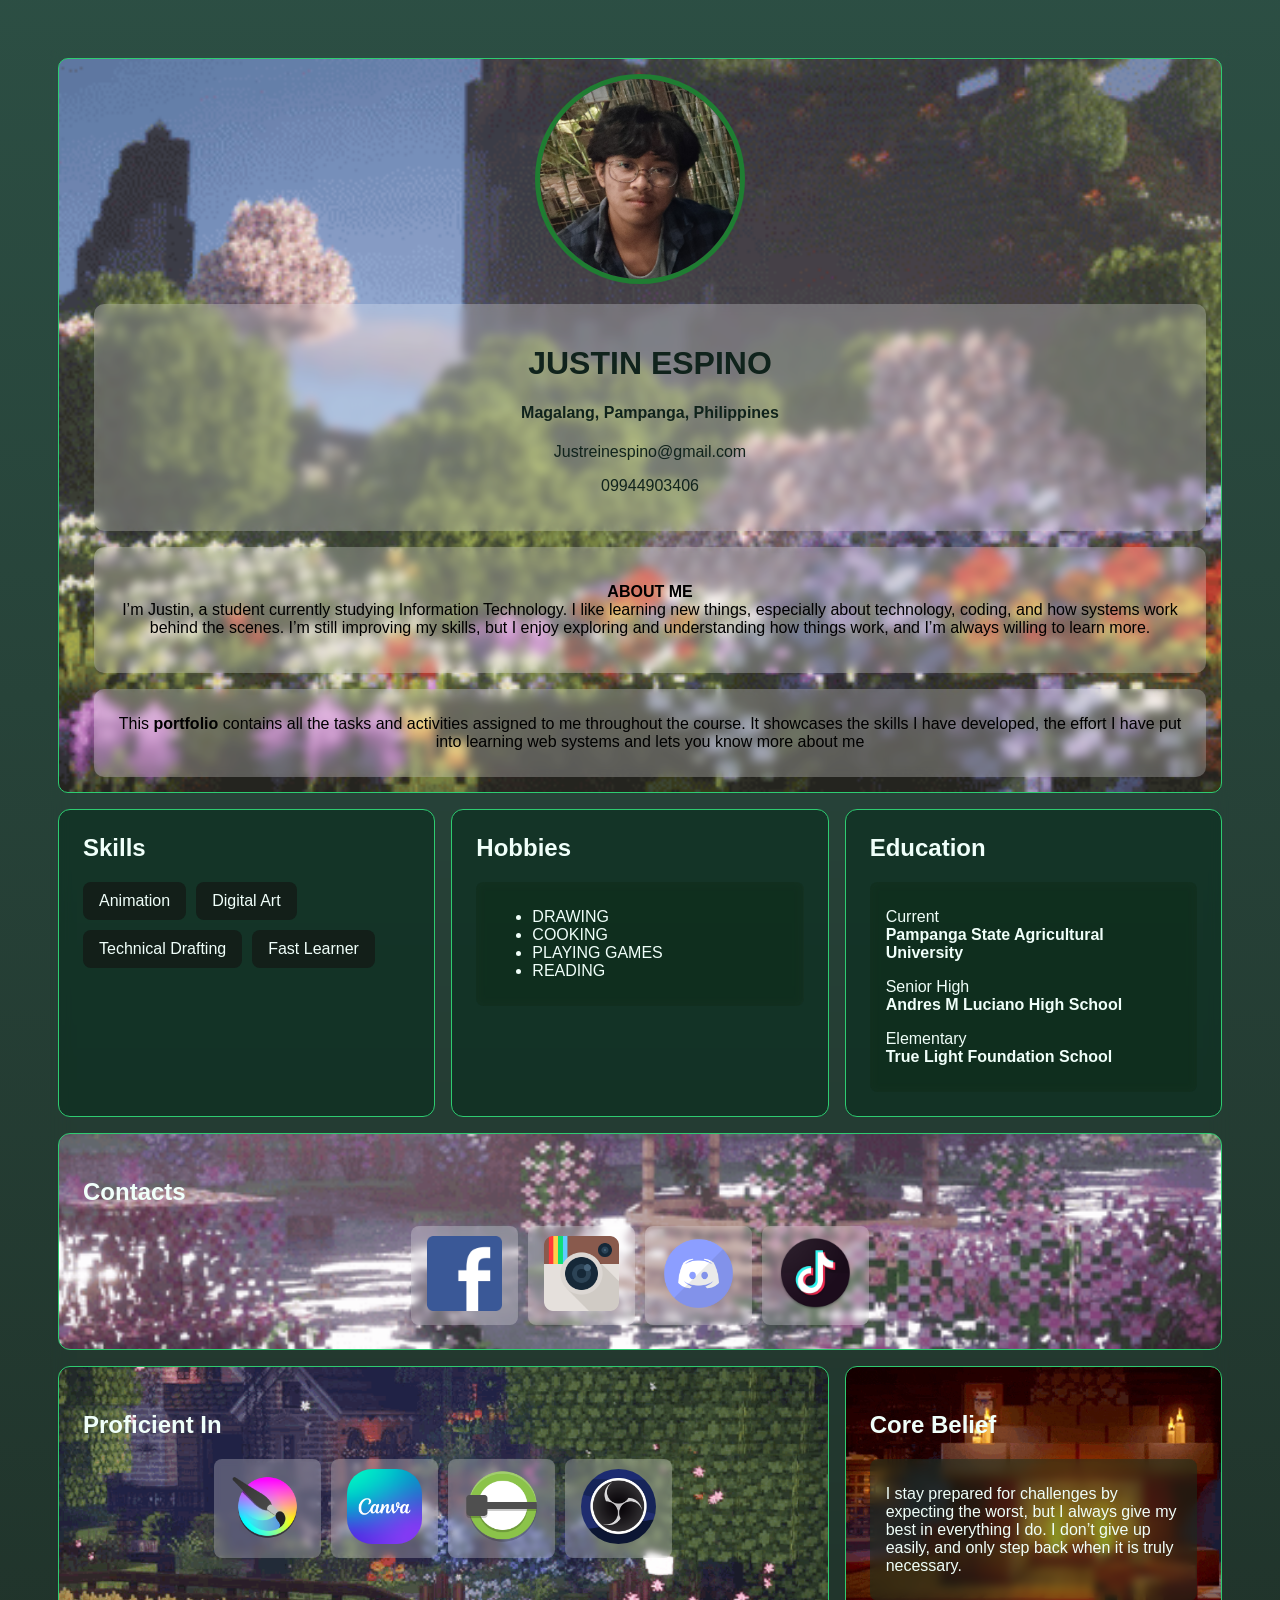
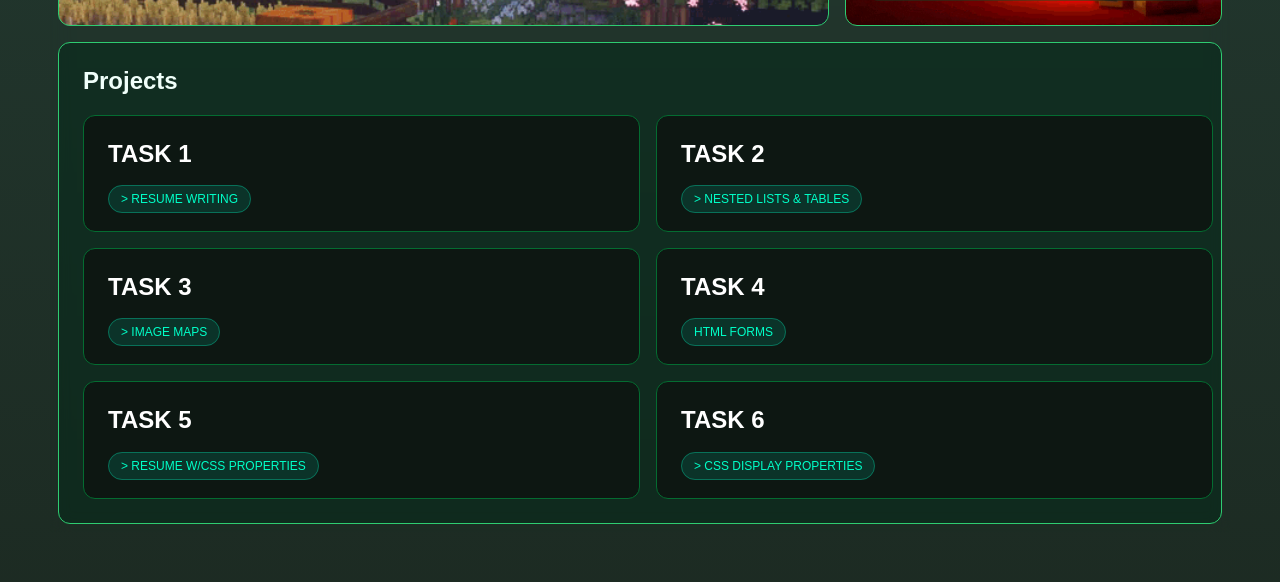
==== index.html @ 96c4dba5 "Add files via upload" ====
<!DOCTYPE html>
<html lang="en">
<head>
    <meta charset="UTF-8">
    <meta name="viewport" content="width=device-width, initial-scale=1.0">
    <title>Document</title>
</head>
<link rel="stylesheet" href="design.css">
<body>
    
<div class="container">
    <div id="header" style="grid-area: box1;"> 
       <div id="photo" style="grid-area: box-1;"><img src="images/IMG20260314200444.jpg" alt="" style="border-radius: 100%; width: 200px; border: 5px solid rgb(31, 125, 50);"></div>
        <div id="description"style="grid-area: box-2;">
            <h1>JUSTIN ESPINO</h1>
            <h4>Magalang, Pampanga, Philippines</h4>
            <p>Justreinespino@gmail.com</p>
               <p>09944903406</p>
    </div>

        <div id="aboutme"style="grid-area: box-3;">
            <p><B>ABOUT ME</B><br>
                I’m Justin, a student currently studying Information Technology. I like learning new things, especially about technology, coding, and how systems work behind the scenes. I’m still improving my skills, but I enjoy exploring and understanding how things work, and I’m always willing to learn more.
            </p>
        </div>
        <div id="portdesc" style="grid-area: box-4;">
            <p>This <b>portfolio</b> contains all the tasks and activities assigned to me throughout the course. It showcases the skills I have developed, the effort I have put into learning web systems and lets you know more about me</p>
        </div>
    </div>


   <div class="card" style="grid-area: box2;">
        <h2>Skills</h2>
        
        <div class="tagcontainer">
            <div class="tag">Animation</div>
            <div class="tag">Digital Art</div>
            <div class="tag">Technical Drafting</div>
            <div class="tag">Fast Learner</div>
        </div>
    </div>

     <div class="card" style="grid-area: box3;">
        <h2>Education</h2>
        
        <div class="tag4">
            <div ><p>Current <br>
                <B>Pampanga State Agricultural University</B>
            </p></div>
             <div ><p>Senior High <br>
                <B>Andres M Luciano High School</B>
            </p></div>
            <div ><p>Elementary <br>
                <B>True Light Foundation School</B>
            </p></div>
        </div>
    </div>

    <div class="cardimg" style="grid-area: box4;">
        <h2>Contacts</h2>
        
        <Div class="tagcontainermid">
            <div class="tag3"><a href="https://www.facebook.com/justin.cunanespino"><img src="images/facebook-logo-png-38347.png" alt="" style="width: 75px;"></a></div>
            <div class="tag3"><a href="https://www.instagram.com/just_in_rain/"><img src="images/instagram-icon-960.png" alt="" style="width: 75px;"></a></div>
            <div class="tag3"><a href="https://discord.com/users/713731188065304597"><img src="images/discord-icon-43742.png" alt="" style="width: 75px;"></a></div>
            <div class="tag3"><a href="https://discord.com/users/713731188065304597"><img src="images/[CITYPNG.COM]Round TikTok Icon Logo Transparent Background - 800x800.png" alt="" style="width: 75px;"></a></div>
        </Div>
    </div>

    <div class="cardimg2" style="grid-area:box5;">
        <h2>Proficient In</h2>
        
       <Div class="tagcontainervert">
            <div class="tag3" style="text-align: center;"><a href="https://krita.org/en/"><img src="images/Calligrakrita-base.svg.png" alt="" style="width: 75px;"></a></div>
            <div class="tag3" style="text-align: center;"><a href="https://www.canva.com/"><img src="images/image.png" alt="" style="width: 75px; border-radius:25px"></a></div> 
            <div class="tag3" style="text-align: center;"><a href="https://librecad.org/"><img src="images/librecad_93623.png" alt="" style="width: 75px;"></a></div>
            <div class="tag3" style="text-align: center;"><a href="https://obsproject.com/"><img src="images/image (1).png" alt="" style="width: 75px; border-radius: 100px;"></a></div>
        </Div>
    </div>
   
     <div class="card" style="grid-area:box6;">
        <h2>Projects</h2>
        
       <Div class="gridproj">
            <div class="cardperocute"><h2>TASK 1</h2> <h4></h4><a href="midterm tasks/TASK 1 - RESUME .html" class="tag2">> RESUME WRITING </a></div>
            <div class="cardperocute"><h2>TASK 2</h2> <h4></h4><a href="midterm tasks/TASK 2 - NESTED LIST.html" class="tag2">> NESTED LISTS & TABLES</a></div>
            <div class="cardperocute"><h2>TASK 3</h2> <h4></h4><a href="midterm tasks/TASK 3 - IMAGE MAPPING.HTML" class="tag2">> IMAGE MAPS</a></div>
            <div class="cardperocute"><h2>TASK 4</h2> <h4></h4><a href="midterm tasks/TASK 4 - HTML FORMS.html" class="tag2">HTML FORMS</a></div>
            <div class="cardperocute"><h2>TASK 5</h2> <h4></h4><a href="midterm tasks/TASK 5 - RESUME CSS PROPERTIES .html"class="tag2">> RESUME W/CSS PROPERTIES</a></div>
            <div class="cardperocute"><h2>TASK 6</h2> <h4></h4><a href="midterm tasks/TASK 6 - CSS DISPLAY PROPERTIES .html"class="tag2">> CSS DISPLAY PROPERTIES</a></div>
        </Div>
    </div>


    <div class="card" style="grid-area:box7;">
        <h2>Hobbies</h2>
            <div class="tag4">
                <UL>
                    <LI > DRAWING</LI>
                    <LI> COOKING</LI>
                    <LI> PLAYING GAMES</LI>
                    <li> READING</li>
                    
                </UL>
            </div>
    </div>

    <div class="cardimg3" style="grid-area:box8;">
        <h2>Core Belief</h2>
        <Div class="tag4">
           <P> I stay prepared for challenges by expecting the worst, but I always give my best in everything I do. I don’t give up easily, and only step back when it is truly necessary.</P>
        </Div>
    </div>
    
    </div>
</body>
</html>
---- design.css ----
body{
        margin: 50px;
        background: linear-gradient(
    #153b2fe6,
    rgba(4, 20, 11, 0.9)
    );
        font-family:Arial, Helvetica, sans-serif;
        backdrop-filter: blur(10px);
        padding: .5em;
    }
    a{
        text-decoration: none;
    }
    li{
        transition:all .5s;

    }
    li:hover{
        transition:all .5s;
        margin-left: 20px;
        color: aquamarine;
    }
    .container{

        display: grid;
        grid-template-columns: 1fr 1fr 1fr .5fr;
        grid-template-rows: auto auto auto auto;
        gap: 1em;
        box-sizing: border-box;
        grid-template-areas: 
        "box1 box1 box1 box1"
        "box2 box7 box3 box5"
        "box4 box4 box8 box5"
        "box6 box6 box6 box6"
        "box6 box6 box6 box6";
        
    }
    #header{
        border: 1px solid rgb(46, 204, 113);
        border-radius: 10px;
        padding: 15px;
        background-image: url(images/minecraft-minecraft-nature.gif);
        background-repeat: no-repeat;
        background-size:cover;
        background-position:bottom;
        
       
        display: grid;
        grid-template-columns: auto 50% auto;
        grid-template-rows: auto;
        gap: 1em;
        grid-template-areas: 
        "box-1 box-2 box-3"
        "box-4 box-4 box-4";
    }
    #photo{
        display: block;
        margin: auto;
    }
    #description{
        border-radius: 10px;
        background-color: rgba(255, 255, 255, .25);
        color: rgb(16, 35, 28);
        margin-left: 20px;
        padding: 20px;
        backdrop-filter: blur(5px);
        transition:all .5s;
    }
    #aboutme{
        border-radius: 10px;
        background-color: rgba(255, 255, 255, .25);
        color: black;
        margin-left: 20px;
        padding: 20px;
        backdrop-filter: blur(5px);
        transition:all .5s;
    }
    #portdesc{
        border-radius: 10px;
        background-color: rgba(255, 255, 255, 0.25);
        color: black;
        margin-left: 20px;
        padding: 10px;
        backdrop-filter: blur(5px);
        transition:all .5s;
    }
    #description:hover{border-radius: 10px;
        background-color: rgba(255, 255, 255, .25);
        color: rgb(16, 35, 28);
        margin-left: 20px;
        padding: 20px;
        backdrop-filter: blur(10px);
    transition: 1s;
    }
    #aboutme:hover{border-radius: 10px;
        background-color: rgba(255, 255, 255, .25);
        color: black;
        margin-left: 20px;
        padding: 20px;
        backdrop-filter: blur(10px);
      transition: 1s;
    }
    #portdesc:hover{ border-radius: 10px;
        background-color: rgba(255, 255, 255, 0.25);
        color: black;
        margin-left: 20px;
        padding: 10px;
        backdrop-filter: blur(10px);
      transition: 1s;
    }



    .card {
            background-color: rgba(2, 41, 25, 0.5); 
            border: 1px solid rgb(46, 204, 113);  
            border-radius: 12px;
            padding: 24px;
            width: auto;
            color: rgb(240, 255, 250);
                transition:all .5s;
    }
    .card:hover{
        transform: scale(1.025);
        transition: .25s;
         box-shadow: 0 15px 30px rgba(0, 255, 200, 0.25);

    }
    .cardimg:hover{
        transform: scale(1.025);
        transition: .25s;
         box-shadow: 0 15px 30px rgba(0, 255, 200, 0.25);
    }

    .cardimg2:hover{
        transform: scale(1.025);
        transition: .25s;
         box-shadow: 0 15px 30px rgba(0, 255, 200, 0.25);
    }
    .cardimg3:hover{
        transform: scale(1.025);
        transition: .25s;
         box-shadow: 0 15px 30px rgba(0, 255, 200, 0.25);
    }
    .cardimg {
            background-image: url(images/minecraft.gif);
            background-repeat: no-repeat;
            background-size: cover;
            border: 1px solid rgb(46, 204, 113);  
            border-radius: 12px;
            padding: 24px;
            width: auto;
            color: rgb(240, 255, 250); 
                transition:all .5s;       
    }
    .cardimg2{
            background-image: url(images/minecraft-aesthetic-background.gif);
            background-repeat: no-repeat;
            background-size: cover;
            border: 1px solid rgb(46, 204, 113);  
            border-radius: 12px;
            padding: 24px;
            width: auto;
            color: rgb(240, 255, 250); 
                transition:all .5s;

    }
    .cardimg3{
            background-image: url(images/for-discord-background.gif);
            background-repeat: no-repeat;
            background-size: cover;
            border: 1px solid rgb(46, 204, 113);  
            border-radius: 12px;
            padding: 24px;
            width: auto;
            color: rgb(240, 255, 250); 
                transition:all .5s;
    }
    .cardperocute {
            background-color: rgb(13, 23, 18); 
            border: 1px solid rgb(4, 108, 49);  
            border-radius: 12px;
            padding: 24px;
            width: auto;
            color: white;
                transition:all 1s;

    }
    .cardperocute:hover{
        background: linear-gradient(rgb(13, 23, 18) ,rgb(37, 96, 66));  
            border: 1px solid rgb(4, 108, 49);  
            border-radius: 12px;
            padding: 24px;
            width: auto;
            color: white;
                transition:all 1s;
    }
    .gridproj{
            display: grid;
            gap:1em;
            grid-template-columns: 50% 50%;
            grid-row: auto;

    }
    
    .card h2 {
            margin-top: 0;
            margin-bottom: 20px;
            font-size: 24px;
            font-weight: 700;
        }
    .tagcontainer {
            display: flex;
            flex-wrap: wrap; 
            gap: 10px;       
        }
    .tagcontainermid {
            display: flex;
            flex-wrap: wrap; 
            gap: 10px;
            justify-content: center;
            flex-grow: 1;
    }
    .tagcontainervert {
            display: flex;
            flex-wrap: wrap; 
            gap: 10px;
            justify-content: center;
            flex-grow: 1;
            flex-direction: column;
    }
    .tag {
            background-color: rgb(19, 31, 25); 
            border-radius: 8px;
            padding: 10px 16px;
            transition: background-color 0.2s;
        }
            .tag:hover{
                background-color: rgb(255, 182, 193);
            }
    
    .tag2 {
            background: rgba(0, 255, 200, 0.12);
            color: rgb(0, 255, 200);
            border: 1px solid rgba(0, 255, 200, 0.3);
            border-radius: 20px;
            padding: 6px 12px;
            font-size: 12px;
            transition: .5s;
            }
            .tag2:hover {
            box-shadow: 0 15px 30px rgba(0, 255, 200, 0.25);
            }
    .tag3{
        background-color: rgba(255, 255, 255, .25);
            border-radius: 8px;
            padding: 10px 16px;
            transition: background-color 0.2s;
            backdrop-filter: blur(3px);
    }
    .tag3:hover{
        background-color: rgba(255, 182, 193, .5);;
    }
    .tag4{
        background-color: rgba(23, 48, 31, 0.5);
            border-radius: 8px;
            padding: 10px 16px;
            backdrop-filter: blur(5px);
            transition: background-color 0.2s;


    }
    
         
                

    @media(max-width:80em){
        #description, #aboutme, #portdesc{
            justify-items: center;
            text-align: center;
        } 
        .container{
            display: grid;
        grid-template-columns: 1fr 1fr 1fr;
        grid-auto-rows: auto;
        gap: 1em;
        box-sizing: border-box;
        grid-template-areas: 
        "box1 box1 box1"
        "box2 box7 box3"
        "box4 box4 box4"
        "box5 box5 box8"  
        "box6 box6 box6"
        "box6 box6 box6";
        }

        #header{
            grid-auto-columns: auto;
            grid-auto-rows: auto;
            grid-template-areas: 
            "box-1 box-1 box-1"
            "box-2 box-2 box-2"
            "box-3 box-3 box-3"
            "box-4 box-4 box-4";
        }
        .tagcontainervert {
            display: flex;
            flex-wrap: wrap; 
            gap: 10px;
            justify-content: center;
            flex-grow: 1;
            flex-direction: row;
        
        }
    }
    @media(max-width:50em){
        #description, #aboutme, #portdesc{
            justify-items: center;
            text-align: center;
        } 
        .container{
            display: grid;
        grid-template-columns: 1fr 1fr;
        grid-auto-rows: auto;
        gap: 1em;
        box-sizing: border-box;
        grid-template-areas: 
        "box1 box1"
        "box2 box3"
        "box7 box8"
        "box4 box4"
        "box5 box5"
        "box6 box6"
        
        }
         .tagcontainervert {
            display: flex;
            flex-wrap: wrap; 
            gap: 10px;
            justify-content: center;
            flex-grow: 1;
            flex-direction: row;
    }
        #header{
            grid-auto-columns: auto;
            grid-auto-rows: auto;
            grid-template-areas: 
            "box-1 box-1 box-1"
            "box-2 box-2 box-2"
            "box-3 box-3 box-3"
            "box-4 box-4 box-4";
        }

        
        
    }
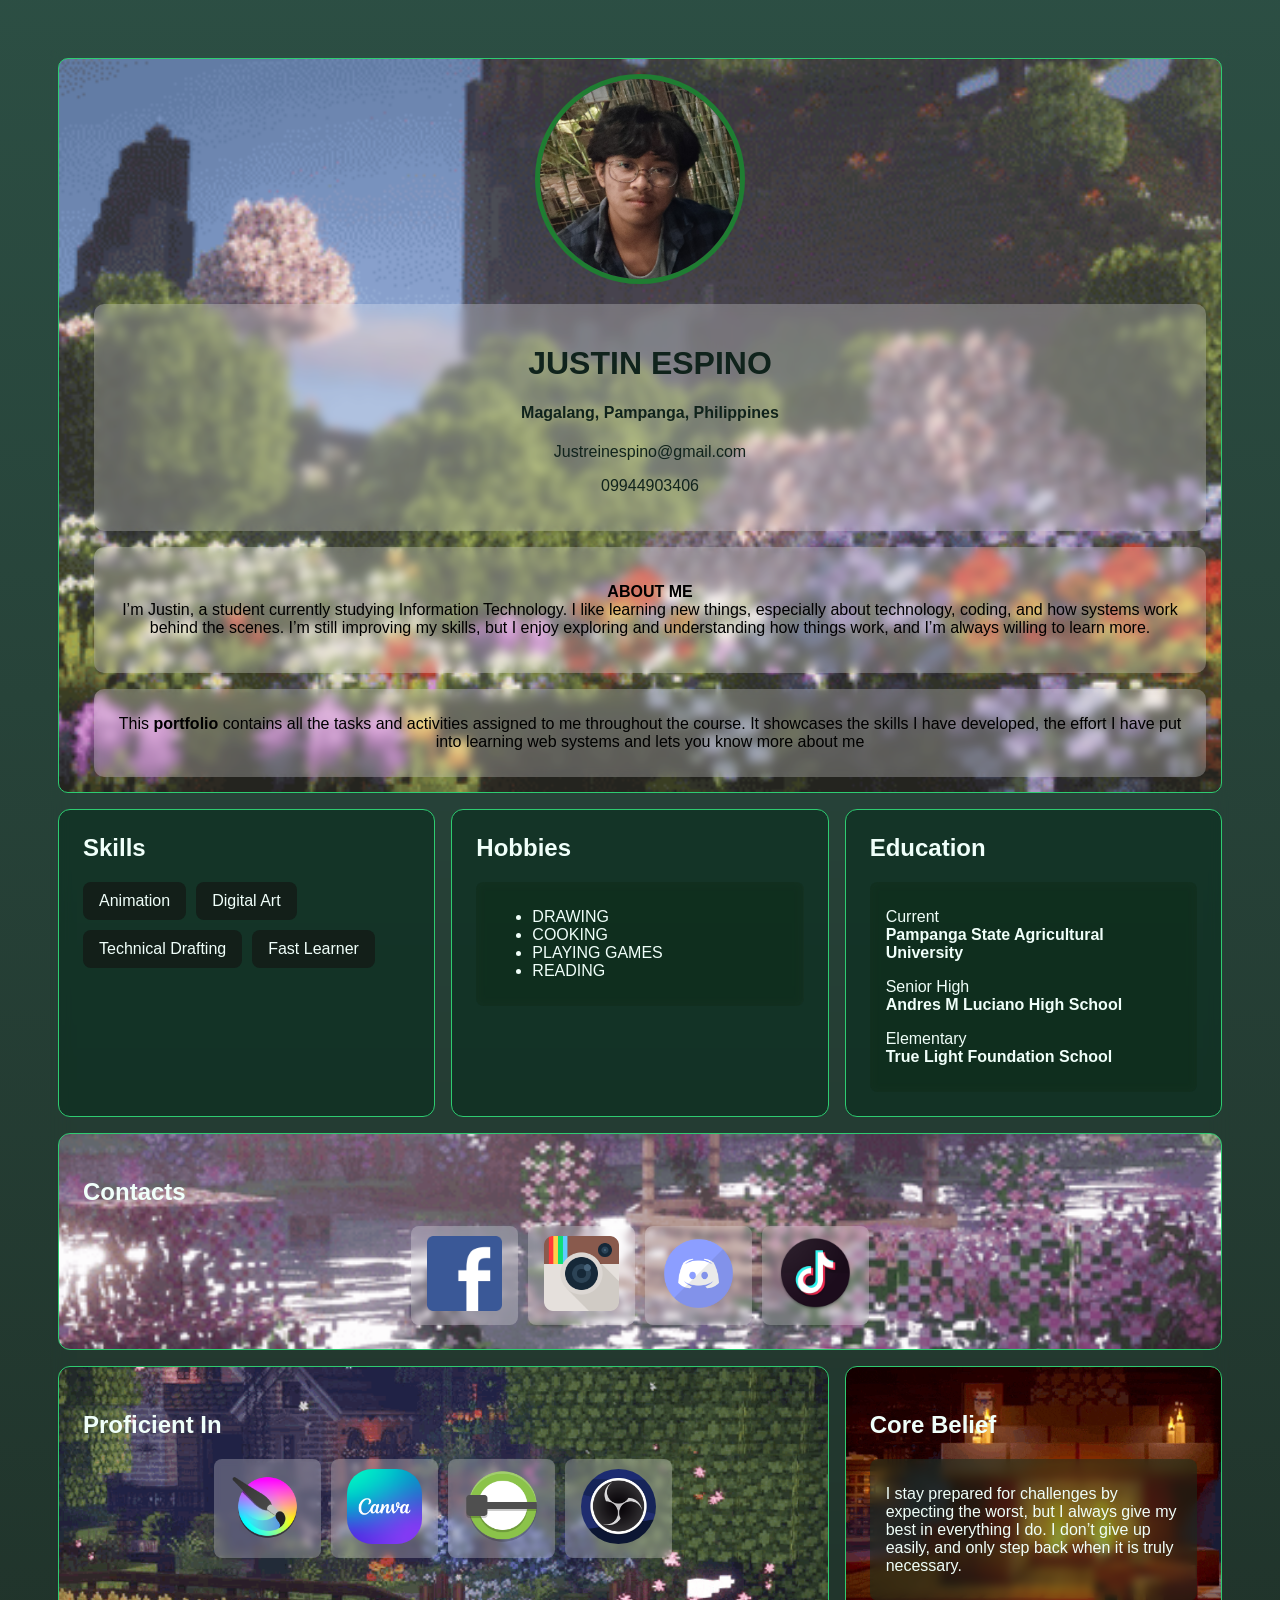
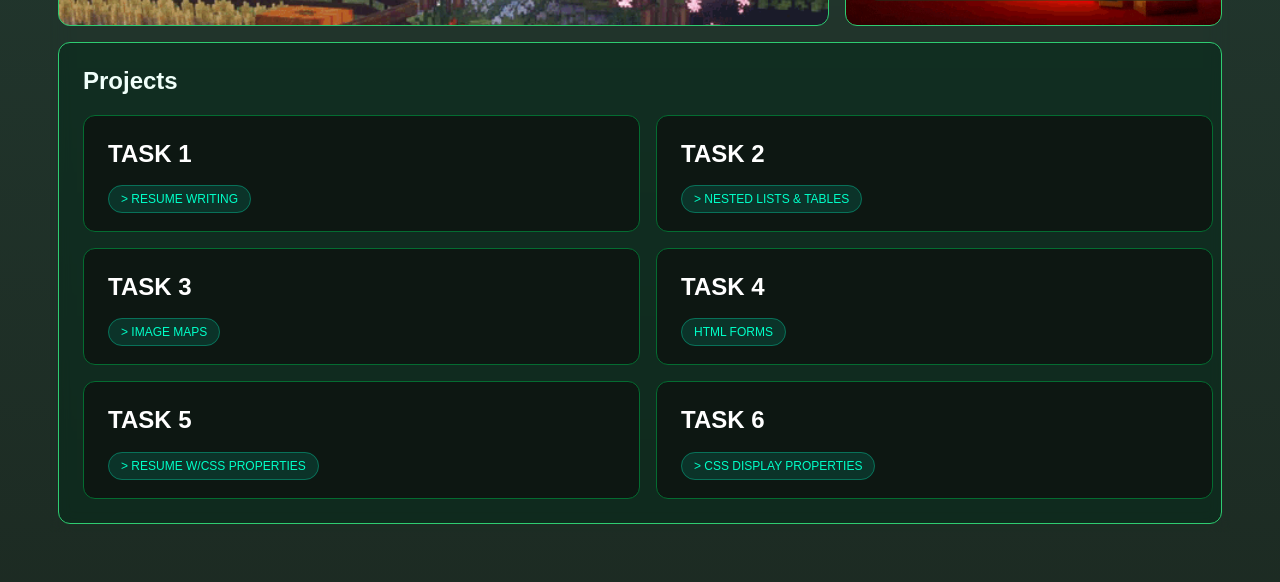
==== commit c821871e: "Fix HTML formatting and structure" ====
--- a/index.html
+++ b/index.html
@@ -63,7 +63,7 @@
             <div class="tag3"><a href="https://www.facebook.com/justin.cunanespino"><img src="images/facebook-logo-png-38347.png" alt="" style="width: 75px;"></a></div>
             <div class="tag3"><a href="https://www.instagram.com/just_in_rain/"><img src="images/instagram-icon-960.png" alt="" style="width: 75px;"></a></div>
             <div class="tag3"><a href="https://discord.com/users/713731188065304597"><img src="images/discord-icon-43742.png" alt="" style="width: 75px;"></a></div>
-            <div class="tag3"><a href="https://discord.com/users/713731188065304597"><img src="images/[CITYPNG.COM]Round TikTok Icon Logo Transparent Background - 800x800.png" alt="" style="width: 75px;"></a></div>
+            <div class="tag3"><a href="https://www.tiktok.com/@sand.o.wisp"><img src="images/[CITYPNG.COM]Round TikTok Icon Logo Transparent Background - 800x800.png" alt="" style="width: 75px;"></a></div>
         </Div>
     </div>
 
@@ -114,4 +114,4 @@
     
     </div>
 </body>
-</html>+</html>
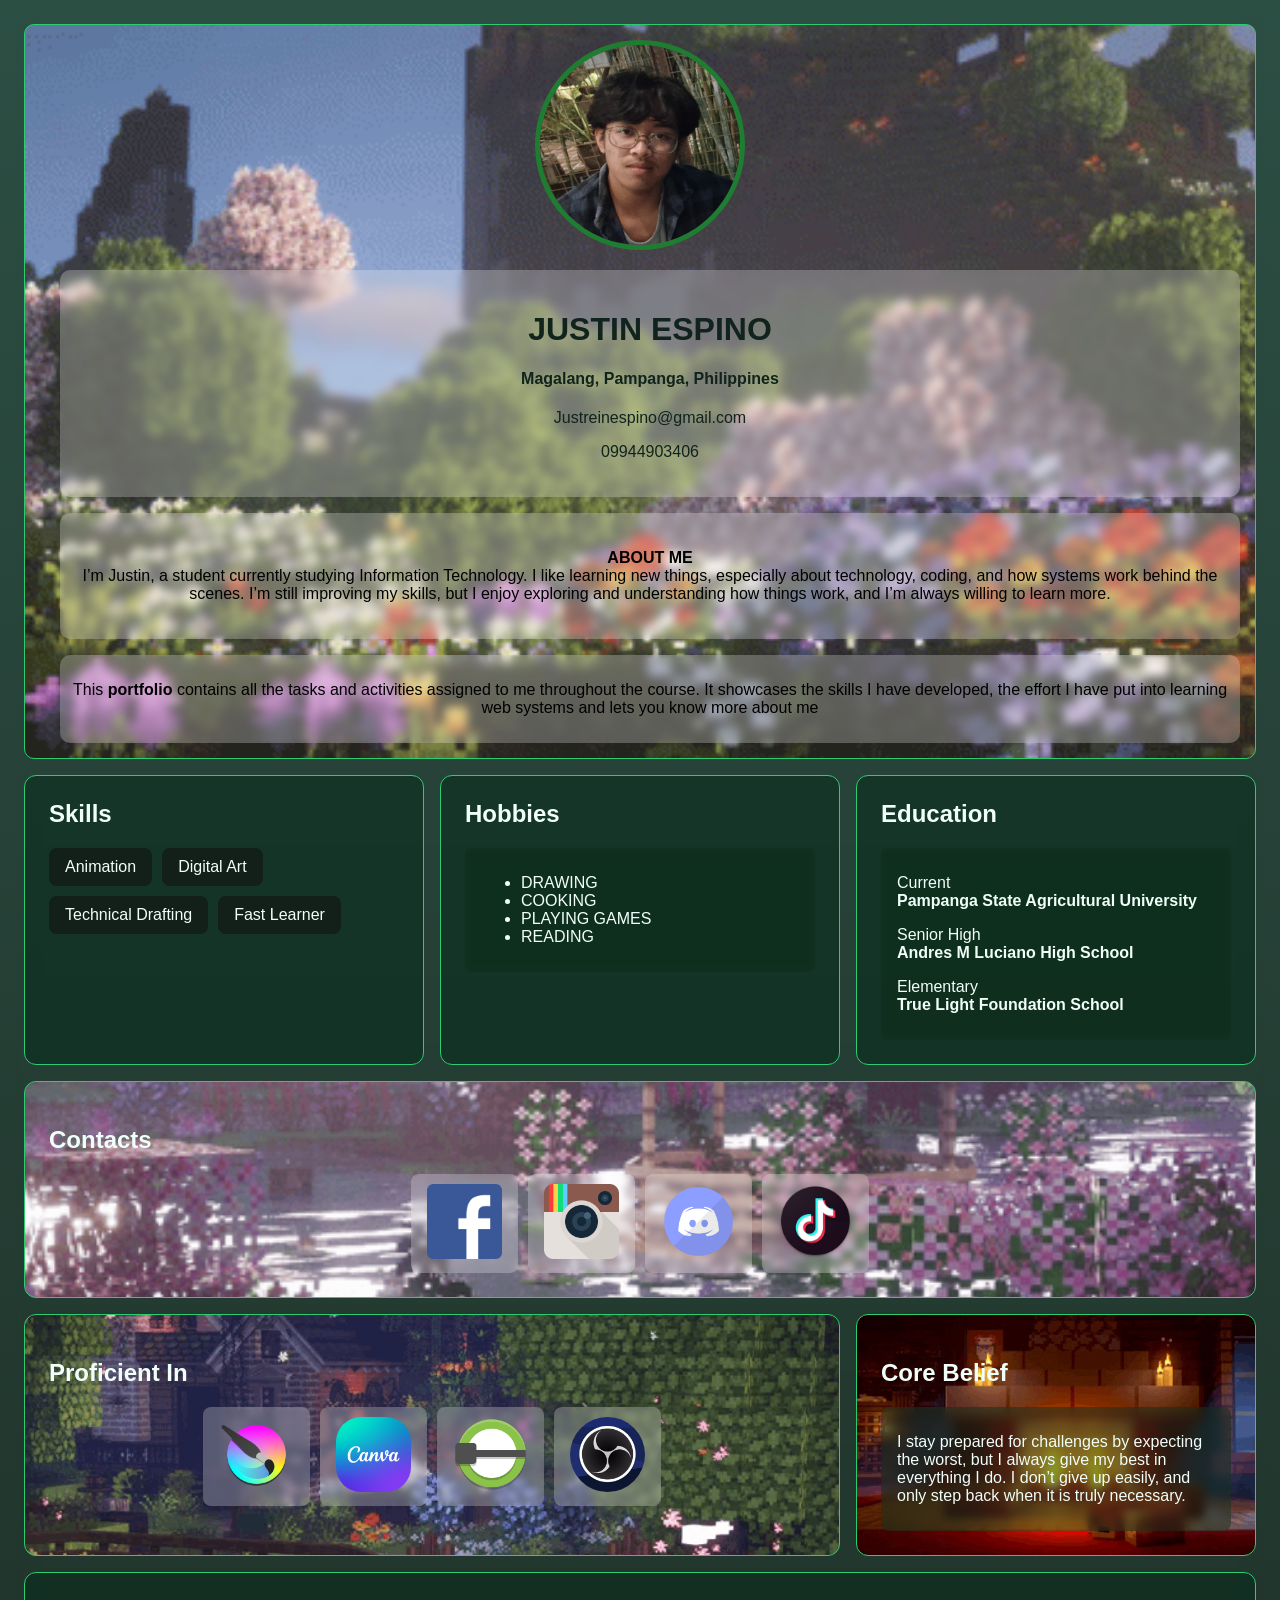
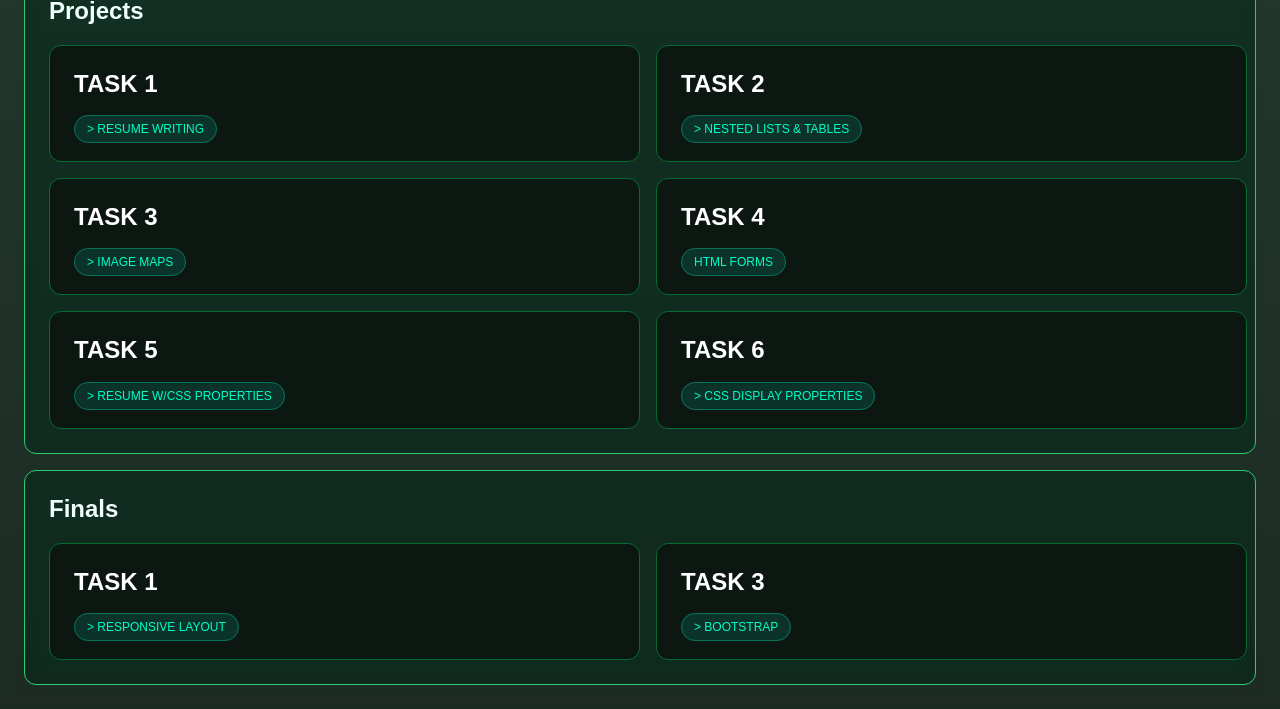
==== commit eccc6db8: "Fix HTML formatting and add new content sections" ====
--- a/index.html
+++ b/index.html
@@ -92,6 +92,7 @@
     </div>
 
 
+
     <div class="card" style="grid-area:box7;">
         <h2>Hobbies</h2>
             <div class="tag4">
@@ -111,6 +112,17 @@
            <P> I stay prepared for challenges by expecting the worst, but I always give my best in everything I do. I don’t give up easily, and only step back when it is truly necessary.</P>
         </Div>
     </div>
+
+    <div class="card" style="grid-area:box9;">
+        <h2>Finals</h2>
+        
+       <Div class="gridproj">
+            <div class="cardperocute"><h2>TASK 1</h2> <h4></h4><a href="finals task/Finals Task 1 RESPONSIVE LAYOUT/RESPONSIVELAYOUT.html" class="tag2">> RESPONSIVE LAYOUT </a></div>
+            
+            <div class="cardperocute"><h2>TASK 3</h2> <h4></h4><a href="finals task/Finals task 3 BOOTSTRAP/BOOTSTRAP.html" class="tag2">> BOOTSTRAP</a></div>
+           
+        </Div>
+    </div>
     
     </div>
 </body>
--- a/design.css
+++ b/design.css
@@ -1,356 +1,369 @@
- body{
-        margin: 50px;
-        background: linear-gradient(
-    #153b2fe6,
-    rgba(4, 20, 11, 0.9)
-    );
-        font-family:Arial, Helvetica, sans-serif;
-        backdrop-filter: blur(10px);
-        padding: .5em;
-    }
-    a{
-        text-decoration: none;
-    }
-    li{
-        transition:all .5s;
-
-    }
-    li:hover{
-        transition:all .5s;
-        margin-left: 20px;
-        color: aquamarine;
-    }
-    .container{
-
-        display: grid;
-        grid-template-columns: 1fr 1fr 1fr .5fr;
-        grid-template-rows: auto auto auto auto;
-        gap: 1em;
-        box-sizing: border-box;
-        grid-template-areas: 
-        "box1 box1 box1 box1"
-        "box2 box7 box3 box5"
-        "box4 box4 box8 box5"
-        "box6 box6 box6 box6"
-        "box6 box6 box6 box6";
-        
-    }
-    #header{
-        border: 1px solid rgb(46, 204, 113);
-        border-radius: 10px;
-        padding: 15px;
-        background-image: url(images/minecraft-minecraft-nature.gif);
-        background-repeat: no-repeat;
-        background-size:cover;
-        background-position:bottom;
-        
-       
-        display: grid;
-        grid-template-columns: auto 50% auto;
-        grid-template-rows: auto;
-        gap: 1em;
-        grid-template-areas: 
-        "box-1 box-2 box-3"
-        "box-4 box-4 box-4";
-    }
-    #photo{
-        display: block;
-        margin: auto;
-    }
-    #description{
-        border-radius: 10px;
-        background-color: rgba(255, 255, 255, .25);
-        color: rgb(16, 35, 28);
-        margin-left: 20px;
-        padding: 20px;
-        backdrop-filter: blur(5px);
-        transition:all .5s;
-    }
-    #aboutme{
-        border-radius: 10px;
-        background-color: rgba(255, 255, 255, .25);
-        color: black;
-        margin-left: 20px;
-        padding: 20px;
-        backdrop-filter: blur(5px);
-        transition:all .5s;
-    }
-    #portdesc{
-        border-radius: 10px;
-        background-color: rgba(255, 255, 255, 0.25);
-        color: black;
-        margin-left: 20px;
-        padding: 10px;
-        backdrop-filter: blur(5px);
-        transition:all .5s;
-    }
-    #description:hover{border-radius: 10px;
-        background-color: rgba(255, 255, 255, .25);
-        color: rgb(16, 35, 28);
-        margin-left: 20px;
-        padding: 20px;
-        backdrop-filter: blur(10px);
-    transition: 1s;
-    }
-    #aboutme:hover{border-radius: 10px;
-        background-color: rgba(255, 255, 255, .25);
-        color: black;
-        margin-left: 20px;
-        padding: 20px;
-        backdrop-filter: blur(10px);
-      transition: 1s;
-    }
-    #portdesc:hover{ border-radius: 10px;
-        background-color: rgba(255, 255, 255, 0.25);
-        color: black;
-        margin-left: 20px;
-        padding: 10px;
-        backdrop-filter: blur(10px);
-      transition: 1s;
-    }
-
-
-
-    .card {
-            background-color: rgba(2, 41, 25, 0.5); 
-            border: 1px solid rgb(46, 204, 113);  
-            border-radius: 12px;
-            padding: 24px;
-            width: auto;
-            color: rgb(240, 255, 250);
-                transition:all .5s;
-    }
-    .card:hover{
-        transform: scale(1.025);
-        transition: .25s;
-         box-shadow: 0 15px 30px rgba(0, 255, 200, 0.25);
-
-    }
-    .cardimg:hover{
-        transform: scale(1.025);
-        transition: .25s;
-         box-shadow: 0 15px 30px rgba(0, 255, 200, 0.25);
-    }
-
-    .cardimg2:hover{
-        transform: scale(1.025);
-        transition: .25s;
-         box-shadow: 0 15px 30px rgba(0, 255, 200, 0.25);
-    }
-    .cardimg3:hover{
-        transform: scale(1.025);
-        transition: .25s;
-         box-shadow: 0 15px 30px rgba(0, 255, 200, 0.25);
-    }
-    .cardimg {
-            background-image: url(images/minecraft.gif);
-            background-repeat: no-repeat;
-            background-size: cover;
-            border: 1px solid rgb(46, 204, 113);  
-            border-radius: 12px;
-            padding: 24px;
-            width: auto;
-            color: rgb(240, 255, 250); 
-                transition:all .5s;       
-    }
-    .cardimg2{
-            background-image: url(images/minecraft-aesthetic-background.gif);
-            background-repeat: no-repeat;
-            background-size: cover;
-            border: 1px solid rgb(46, 204, 113);  
-            border-radius: 12px;
-            padding: 24px;
-            width: auto;
-            color: rgb(240, 255, 250); 
-                transition:all .5s;
-
-    }
-    .cardimg3{
-            background-image: url(images/for-discord-background.gif);
-            background-repeat: no-repeat;
-            background-size: cover;
-            border: 1px solid rgb(46, 204, 113);  
-            border-radius: 12px;
-            padding: 24px;
-            width: auto;
-            color: rgb(240, 255, 250); 
-                transition:all .5s;
-    }
-    .cardperocute {
-            background-color: rgb(13, 23, 18); 
-            border: 1px solid rgb(4, 108, 49);  
-            border-radius: 12px;
-            padding: 24px;
-            width: auto;
-            color: white;
-                transition:all 1s;
-
-    }
-    .cardperocute:hover{
-        background: linear-gradient(rgb(13, 23, 18) ,rgb(37, 96, 66));  
-            border: 1px solid rgb(4, 108, 49);  
-            border-radius: 12px;
-            padding: 24px;
-            width: auto;
-            color: white;
-                transition:all 1s;
-    }
-    .gridproj{
-            display: grid;
-            gap:1em;
-            grid-template-columns: 50% 50%;
-            grid-row: auto;
-
-    }
-    
-    .card h2 {
-            margin-top: 0;
-            margin-bottom: 20px;
-            font-size: 24px;
-            font-weight: 700;
-        }
-    .tagcontainer {
-            display: flex;
-            flex-wrap: wrap; 
-            gap: 10px;       
-        }
-    .tagcontainermid {
-            display: flex;
-            flex-wrap: wrap; 
-            gap: 10px;
-            justify-content: center;
-            flex-grow: 1;
-    }
-    .tagcontainervert {
-            display: flex;
-            flex-wrap: wrap; 
-            gap: 10px;
-            justify-content: center;
-            flex-grow: 1;
-            flex-direction: column;
-    }
-    .tag {
-            background-color: rgb(19, 31, 25); 
-            border-radius: 8px;
-            padding: 10px 16px;
-            transition: background-color 0.2s;
-        }
-            .tag:hover{
-                background-color: rgb(255, 182, 193);
-            }
-    
-    .tag2 {
-            background: rgba(0, 255, 200, 0.12);
-            color: rgb(0, 255, 200);
-            border: 1px solid rgba(0, 255, 200, 0.3);
-            border-radius: 20px;
-            padding: 6px 12px;
-            font-size: 12px;
-            transition: .5s;
-            }
-            .tag2:hover {
-            box-shadow: 0 15px 30px rgba(0, 255, 200, 0.25);
-            }
-    .tag3{
-        background-color: rgba(255, 255, 255, .25);
-            border-radius: 8px;
-            padding: 10px 16px;
-            transition: background-color 0.2s;
-            backdrop-filter: blur(3px);
-    }
-    .tag3:hover{
-        background-color: rgba(255, 182, 193, .5);;
-    }
-    .tag4{
-        background-color: rgba(23, 48, 31, 0.5);
-            border-radius: 8px;
-            padding: 10px 16px;
-            backdrop-filter: blur(5px);
-            transition: background-color 0.2s;
-
-
-    }
-    
-         
-                
-
-    @media(max-width:80em){
-        #description, #aboutme, #portdesc{
-            justify-items: center;
-            text-align: center;
-        } 
-        .container{
-            display: grid;
-        grid-template-columns: 1fr 1fr 1fr;
-        grid-auto-rows: auto;
-        gap: 1em;
-        box-sizing: border-box;
-        grid-template-areas: 
-        "box1 box1 box1"
-        "box2 box7 box3"
-        "box4 box4 box4"
-        "box5 box5 box8"  
-        "box6 box6 box6"
-        "box6 box6 box6";
-        }
-
-        #header{
-            grid-auto-columns: auto;
-            grid-auto-rows: auto;
-            grid-template-areas: 
-            "box-1 box-1 box-1"
-            "box-2 box-2 box-2"
-            "box-3 box-3 box-3"
-            "box-4 box-4 box-4";
-        }
-        .tagcontainervert {
-            display: flex;
-            flex-wrap: wrap; 
-            gap: 10px;
-            justify-content: center;
-            flex-grow: 1;
-            flex-direction: row;
-        
-        }
-    }
-    @media(max-width:50em){
-        #description, #aboutme, #portdesc{
-            justify-items: center;
-            text-align: center;
-        } 
-        .container{
-            display: grid;
-        grid-template-columns: 1fr 1fr;
-        grid-auto-rows: auto;
-        gap: 1em;
-        box-sizing: border-box;
-        grid-template-areas: 
-        "box1 box1"
-        "box2 box3"
-        "box7 box8"
-        "box4 box4"
-        "box5 box5"
-        "box6 box6"
-        
-        }
-         .tagcontainervert {
-            display: flex;
-            flex-wrap: wrap; 
-            gap: 10px;
-            justify-content: center;
-            flex-grow: 1;
-            flex-direction: row;
-    }
-        #header{
-            grid-auto-columns: auto;
-            grid-auto-rows: auto;
-            grid-template-areas: 
-            "box-1 box-1 box-1"
-            "box-2 box-2 box-2"
-            "box-3 box-3 box-3"
-            "box-4 box-4 box-4";
-        }
-
-        
-        
-    }+ body{
+        margin: 1em;
+        background: linear-gradient(
+    #153b2fe6,
+    rgba(4, 20, 11, 0.9)
+    );
+        font-family:Arial, Helvetica, sans-serif;
+        backdrop-filter: blur(10px);
+        padding: .5em;
+    }
+    a{
+        text-decoration: none;
+    }
+    li{
+        transition:all .5s;
+
+    }
+    li:hover{
+        transition:all .5s;
+        margin-left: 20px;
+        color: aquamarine;
+    }
+    .container{
+
+        display: grid;
+        grid-template-columns: 1fr 1fr 1fr .5fr;
+        grid-template-rows: auto auto auto auto;
+        gap: 1em;
+        box-sizing: border-box;
+        grid-template-areas: 
+        "box1 box1 box1 box1"
+        "box2 box7 box3 box5"
+        "box4 box4 box8 box5"
+        "box6 box6 box6 box6"
+        "box6 box6 box6 box6"
+        "box9 box9 box9 box9";
+        
+    }
+    #header{
+        border: 1px solid rgb(46, 204, 113);
+        border-radius: 10px;
+        padding: 15px;
+        background-image: url(images/minecraft-minecraft-nature.gif);
+        background-repeat: no-repeat;
+        background-size:cover;
+        background-position:bottom;
+        
+       
+        display: grid;
+        grid-template-columns: auto 50% auto;
+        grid-template-rows: auto;
+        gap: 1em;
+        grid-template-areas: 
+        "box-1 box-2 box-3"
+        "box-4 box-4 box-4";
+    }
+    #photo{
+        display: block;
+        margin: auto;
+    }
+    #description{
+        border-radius: 10px;
+        background-color: rgba(255, 255, 255, .25);
+        color: rgb(16, 35, 28);
+        margin-left: 20px;
+        padding: 20px;
+        backdrop-filter: blur(5px);
+        transition:all .5s;
+    }
+    #aboutme{
+        border-radius: 10px;
+        background-color: rgba(255, 255, 255, .25);
+        color: black;
+        margin-left: 20px;
+        padding: 20px;
+        backdrop-filter: blur(5px);
+        transition:all .5s;
+    }
+    #portdesc{
+        border-radius: 10px;
+        background-color: rgba(255, 255, 255, 0.25);
+        color: black;
+        margin-left: 20px;
+        padding: 10px;
+        backdrop-filter: blur(5px);
+        transition:all .5s;
+    }
+    #description:hover{border-radius: 10px;
+        background-color: rgba(255, 255, 255, .25);
+        color: rgb(16, 35, 28);
+        margin-left: 20px;
+        padding: 20px;
+        backdrop-filter: blur(10px);
+    transition: 1s;
+    }
+    #aboutme:hover{border-radius: 10px;
+        background-color: rgba(255, 255, 255, .25);
+        color: black;
+        margin-left: 20px;
+        padding: 20px;
+        backdrop-filter: blur(10px);
+      transition: 1s;
+    }
+    #portdesc:hover{ border-radius: 10px;
+        background-color: rgba(255, 255, 255, 0.25);
+        color: black;
+        margin-left: 20px;
+        padding: 10px;
+        backdrop-filter: blur(10px);
+      transition: 1s;
+    }
+
+
+
+    .card {
+            background-color: rgba(2, 41, 25, 0.5); 
+            border: 1px solid rgb(46, 204, 113);  
+            border-radius: 12px;
+            padding: 24px;
+            width: auto;
+            color: rgb(240, 255, 250);
+                transition:all .5s;
+    }
+    .card:hover{
+        transform: scale(1.025);
+        transition: .25s;
+         box-shadow: 0 15px 30px rgba(0, 255, 200, 0.25);
+
+    }
+    .cardimg:hover{
+        transform: scale(1.025);
+        transition: .25s;
+         box-shadow: 0 15px 30px rgba(0, 255, 200, 0.25);
+    }
+
+    .cardimg2:hover{
+        transform: scale(1.025);
+        transition: .25s;
+         box-shadow: 0 15px 30px rgba(0, 255, 200, 0.25);
+    }
+    .cardimg3:hover{
+        transform: scale(1.025);
+        transition: .25s;
+         box-shadow: 0 15px 30px rgba(0, 255, 200, 0.25);
+    }
+    .cardimg {
+            background-image: url(images/minecraft.gif);
+            background-repeat: no-repeat;
+            background-size: cover;
+            border: 1px solid rgb(46, 204, 113);  
+            border-radius: 12px;
+            padding: 24px;
+            width: auto;
+            color: rgb(240, 255, 250); 
+                transition:all .5s;       
+    }
+    .cardimg2{
+            background-image: url(images/minecraft-aesthetic-background.gif);
+            background-repeat: no-repeat;
+            background-size: cover;
+            border: 1px solid rgb(46, 204, 113);  
+            border-radius: 12px;
+            padding: 24px;
+            width: auto;
+            color: rgb(240, 255, 250); 
+                transition:all .5s;
+
+    }
+    .cardimg3{
+            background-image: url(images/for-discord-background.gif);
+            background-repeat: no-repeat;
+            background-size: cover;
+            border: 1px solid rgb(46, 204, 113);  
+            border-radius: 12px;
+            padding: 24px;
+            width: auto;
+            color: rgb(240, 255, 250); 
+                transition:all .5s;
+    }
+    .cardperocute {
+            background-color: rgb(13, 23, 18); 
+            border: 1px solid rgb(4, 108, 49);  
+            border-radius: 12px;
+            padding: 24px;
+            width: auto;
+            color: white;
+                transition:all 1s;
+
+    }
+    .cardperocute:hover{
+        background: linear-gradient(rgb(13, 23, 18) ,rgb(37, 96, 66));  
+            border: 1px solid rgb(4, 108, 49);  
+            border-radius: 12px;
+            padding: 24px;
+            width: auto;
+            color: white;
+                transition:all 1s;
+    }
+    .gridproj{
+            display: grid;
+            gap:1em;
+            grid-template-columns: 50% 50%;
+            grid-row: auto;
+
+    }
+    
+    .card h2 {
+            margin-top: 0;
+            margin-bottom: 20px;
+            font-size: 24px;
+            font-weight: 700;
+        }
+    .tagcontainer {
+            display: flex;
+            flex-wrap: wrap; 
+            gap: 10px;       
+        }
+    .tagcontainermid {
+            display: flex;
+            flex-wrap: wrap; 
+            gap: 10px;
+            justify-content: center;
+            flex-grow: 1;
+    }
+    .tagcontainervert {
+            display: flex;
+            flex-wrap: wrap; 
+            gap: 10px;
+            justify-content: center;
+            flex-grow: 1;
+            flex-direction: column;
+    }
+    .tag {
+            background-color: rgb(19, 31, 25); 
+            border-radius: 8px;
+            padding: 10px 16px;
+            transition: background-color 0.2s;
+        }
+            .tag:hover{
+                background-color: rgb(255, 182, 193);
+            }
+    
+    .tag2 {
+            background: rgba(0, 255, 200, 0.12);
+            color: rgb(0, 255, 200);
+            border: 1px solid rgba(0, 255, 200, 0.3);
+            border-radius: 20px;
+            padding: 6px 12px;
+            font-size: 12px;
+            transition: .5s;
+            }
+            .tag2:hover {
+            box-shadow: 0 15px 30px rgba(0, 255, 200, 0.25);
+            }
+    .tag3{
+        background-color: rgba(255, 255, 255, .25);
+            border-radius: 8px;
+            padding: 10px 16px;
+            transition: background-color 0.2s;
+            backdrop-filter: blur(3px);
+    }
+    .tag3:hover{
+        background-color: rgba(255, 182, 193, .5);;
+    }
+    .tag4{
+        background-color: rgba(23, 48, 31, 0.5);
+            border-radius: 8px;
+            padding: 10px 16px;
+            backdrop-filter: blur(5px);
+            transition: background-color 0.2s;
+
+
+    }
+    
+         
+                
+
+    @media(max-width:80em){
+        #description, #aboutme, #portdesc{
+            justify-items: center;
+            text-align: center;
+        } 
+        .container{
+            display: grid;
+        grid-template-columns: 1fr 1fr 1fr;
+        grid-auto-rows: auto;
+        gap: 1em;
+        box-sizing: border-box;
+        grid-template-areas: 
+        "box1 box1 box1"
+        "box2 box7 box3"
+        "box4 box4 box4"
+        "box5 box5 box8"  
+        "box6 box6 box6"
+        "box6 box6 box6"
+        "box9 box9 box9";
+        }
+
+        #header{
+            grid-auto-columns: auto;
+            grid-auto-rows: auto;
+            grid-template-areas: 
+            "box-1 box-1 box-1"
+            "box-2 box-2 box-2"
+            "box-3 box-3 box-3"
+            "box-4 box-4 box-4";
+        }
+        .tagcontainervert {
+            display: flex;
+            flex-wrap: wrap; 
+            gap: 10px;
+            justify-content: center;
+            flex-grow: 1;
+            flex-direction: row;
+        
+        }
+    }
+    @media(max-width:50em){
+        #description, #aboutme, #portdesc{
+            justify-items: center;
+            text-align: center;
+        } 
+        
+        .container{
+            display: grid;
+        grid-template-columns:  1fr;
+        grid-auto-rows: auto;
+        gap: 1em;
+        box-sizing: border-box;
+        grid-template-areas: 
+        "box1"
+        "box2"
+        "box3"
+        "box8"
+        "box7"
+        "box4"
+        "box5"
+        "box6"
+        "box9"
+        }
+        .gridproj{
+            display: grid;
+            gap:1em;
+            grid-template-columns: 1fr;
+            grid-row: auto;
+
+        }
+         .tagcontainervert {
+            display: flex;
+            flex-wrap: wrap; 
+            gap: 10px;
+            justify-content: center;
+            flex-grow: 1;
+            flex-direction: row;
+    }
+        #header{
+            grid-auto-columns: auto;
+            grid-auto-rows: auto;
+            grid-template-areas: 
+            "box-1 box-1 box-1"
+            "box-2 box-2 box-2"
+            "box-3 box-3 box-3"
+            "box-4 box-4 box-4";
+        }
+      
+}
+        
+        
+    
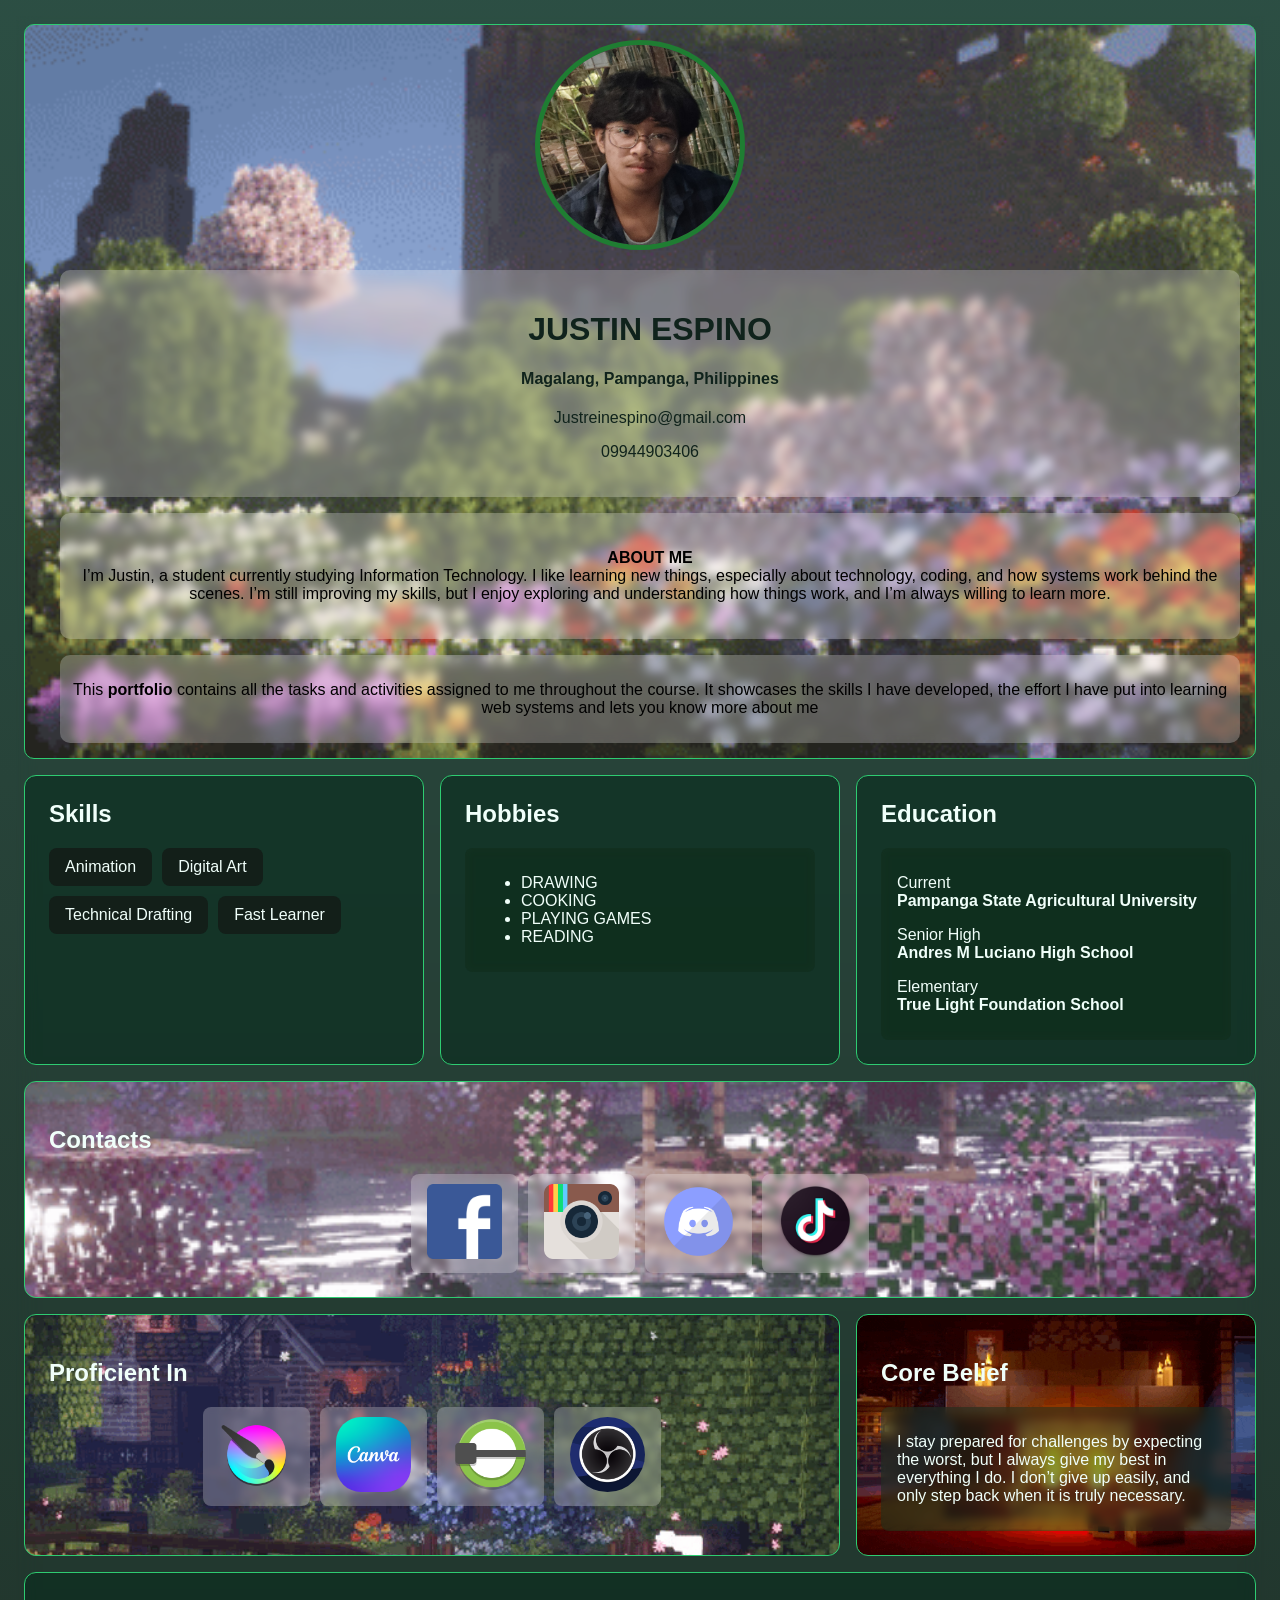
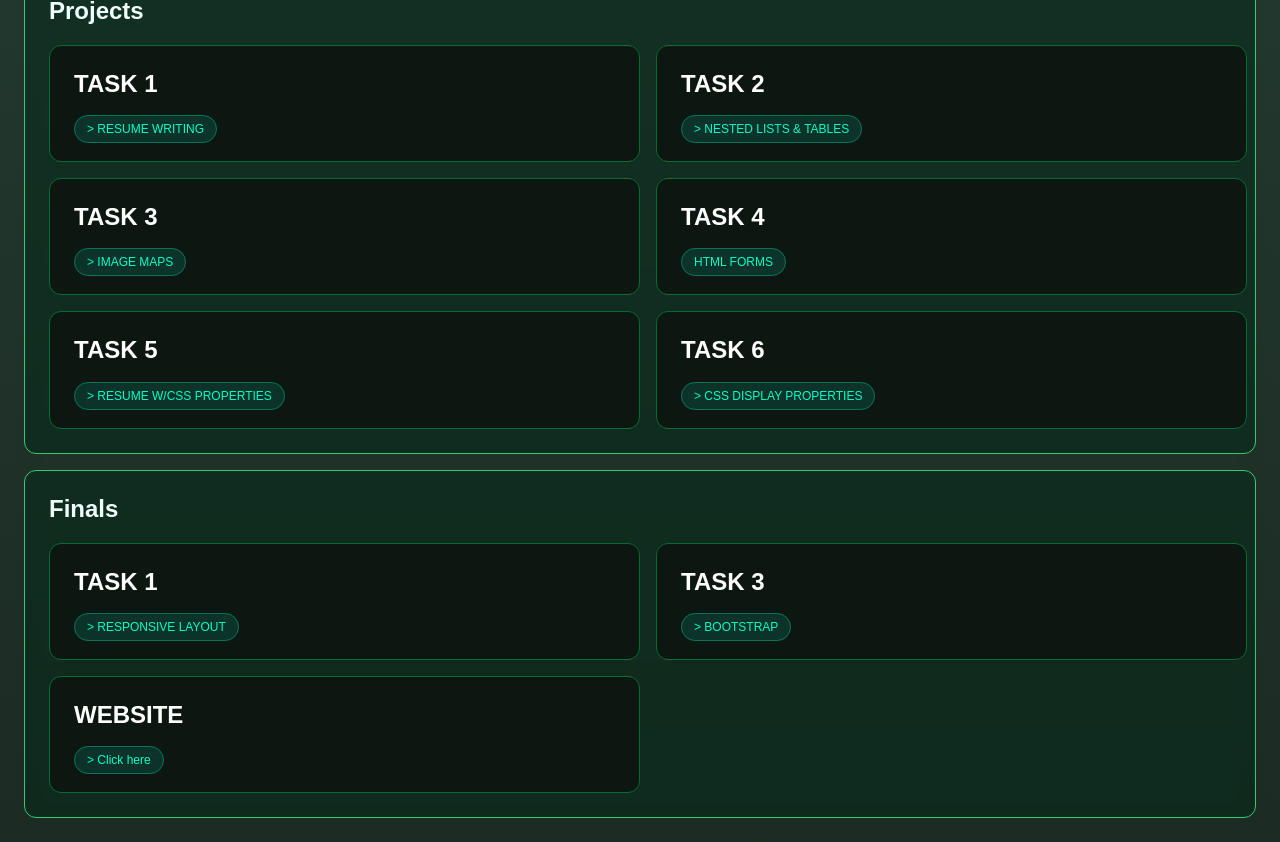
==== commit 05c02250: "Fix HTML formatting and add new website link" ====
--- a/index.html
+++ b/index.html
@@ -120,6 +120,7 @@
             <div class="cardperocute"><h2>TASK 1</h2> <h4></h4><a href="finals task/Finals Task 1 RESPONSIVE LAYOUT/RESPONSIVELAYOUT.html" class="tag2">> RESPONSIVE LAYOUT </a></div>
             
             <div class="cardperocute"><h2>TASK 3</h2> <h4></h4><a href="finals task/Finals task 3 BOOTSTRAP/BOOTSTRAP.html" class="tag2">> BOOTSTRAP</a></div>
+            <div class="cardperocute"><h2>WEBSITE</h2> <h4></h4><a href="finals task/website/website.html" class="tag2">> Click here</a></div>
            
         </Div>
     </div>
